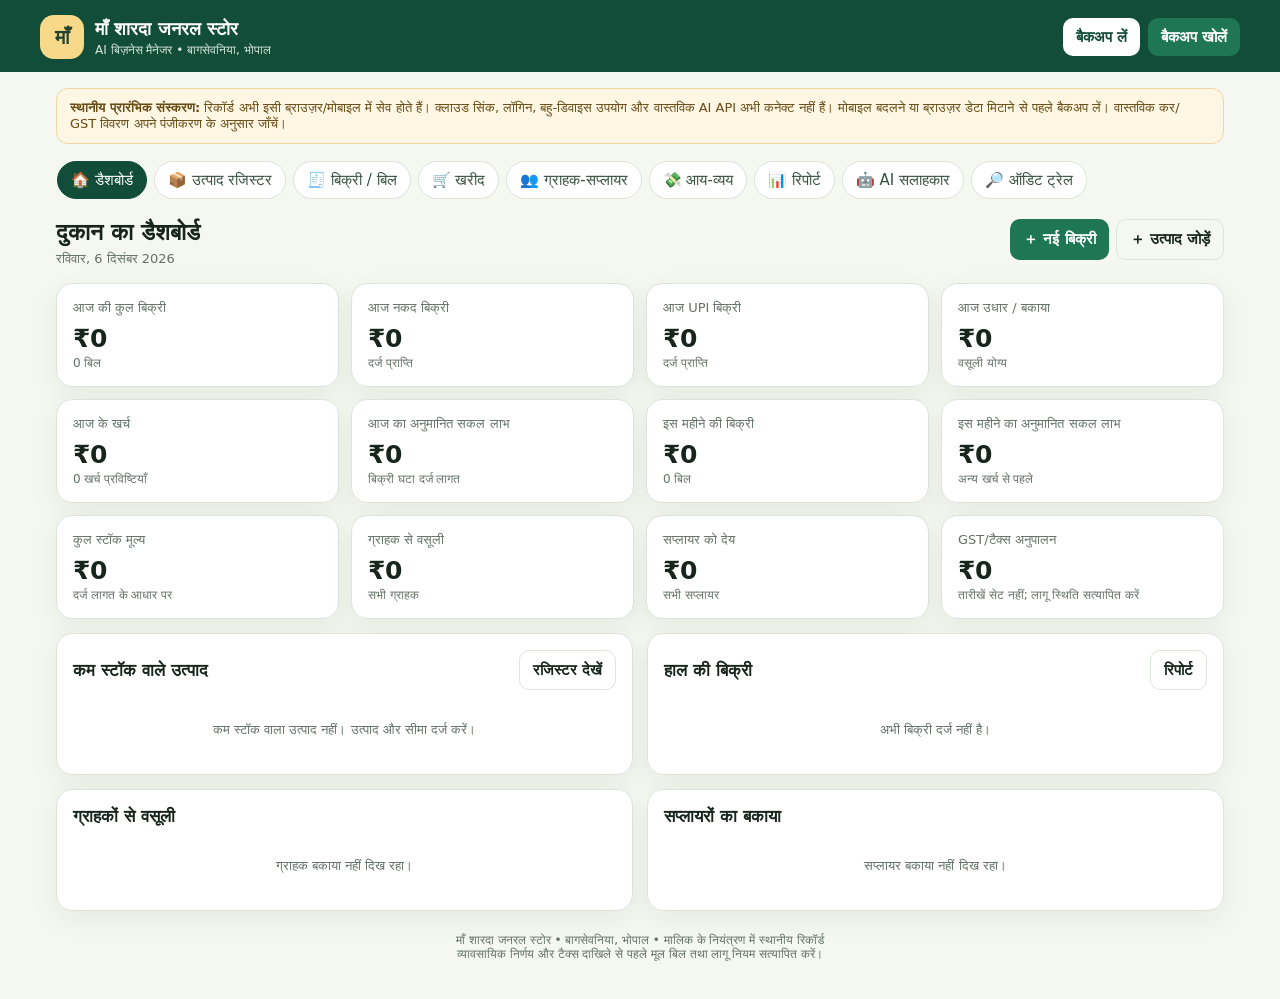
==== ai-manager/index.html @ 8b92e556 "Add Hindi mobile-first local business manager MVP" ====
<!doctype html>
<html lang="hi">
<head>
<meta charset="utf-8"><meta name="viewport" content="width=device-width,initial-scale=1,viewport-fit=cover">
<meta name="theme-color" content="#124d39"><meta name="description" content="माँ शारदा जनरल स्टोर का मोबाइल-फ्रेंडली स्थानीय व्यवसाय प्रबंधन डैशबोर्ड">
<title>माँ शारदा जनरल स्टोर — AI मैनेजर</title>
<style>
:root{--green:#124d39;--green2:#1e7654;--cream:#f5f7f1;--ink:#17251d;--muted:#637166;--line:#dce5dc;--white:#fff;--orange:#f0a43a;--red:#b83c3c;--shadow:0 8px 28px #173b2510}
*{box-sizing:border-box}body{margin:0;background:var(--cream);color:var(--ink);font-family:system-ui,-apple-system,"Noto Sans Devanagari",sans-serif;font-size:15px}button,input,select,textarea{font:inherit}button{cursor:pointer}.top{background:var(--green);color:#fff;padding:15px 16px 13px}.top-inner{max-width:1200px;margin:auto;display:flex;align-items:center;justify-content:space-between;gap:12px}.brand{display:flex;gap:11px;align-items:center}.logo{display:grid;place-items:center;width:44px;height:44px;background:#f8d989;color:#24432e;border-radius:14px;font-weight:900;font-size:20px}.brand h1{font-size:18px;margin:0}.brand p{font-size:12px;margin:3px 0 0;color:#d5e6db}.top-actions{display:flex;gap:8px;flex-wrap:wrap}.btn{border:0;border-radius:10px;background:var(--green2);color:white;padding:10px 13px;font-weight:650}.btn.light{background:#fff;color:var(--green)}.btn.outline{background:transparent;border:1px solid var(--line);color:var(--ink)}.btn.warn{background:#fff0db;color:#78460b}.btn.danger{background:#fae6e4;color:#8d2929}.btn:disabled{opacity:.5;cursor:not-allowed}
.wrap{max-width:1200px;margin:auto;padding:16px}.notice{border:1px solid #f0d7a4;background:#fff7e4;color:#694b14;border-radius:12px;padding:11px 13px;font-size:13px;margin-bottom:15px}.tabs{display:flex;gap:7px;overflow:auto;padding:2px 1px 12px;scrollbar-width:thin}.tab{white-space:nowrap;border:1px solid var(--line);background:#fff;border-radius:999px;padding:9px 13px;color:#365141}.tab.active{background:var(--green);border-color:var(--green);color:#fff}.view{display:none}.view.active{display:block}.head{display:flex;align-items:flex-start;justify-content:space-between;gap:12px;margin:8px 0 16px}.head h2{font-size:23px;margin:0}.head p{margin:5px 0 0;color:var(--muted);font-size:13px}.cards{display:grid;grid-template-columns:repeat(4,minmax(0,1fr));gap:12px}.card,.panel{background:#fff;border:1px solid var(--line);border-radius:16px;padding:16px;box-shadow:var(--shadow);min-width:0}.metric-label{font-size:13px;color:var(--muted)}.metric{font-size:25px;font-weight:800;letter-spacing:-.5px;margin:8px 0 3px;overflow-wrap:anywhere}.metric-sub{font-size:12px;color:var(--muted)}.grid2{display:grid;grid-template-columns:1fr 1fr;gap:14px;margin-top:14px}.panel h3{margin:0 0 12px;font-size:17px}.panel-head{display:flex;align-items:center;justify-content:space-between;gap:8px;margin-bottom:12px}.panel-head h3{margin:0}.table-wrap{overflow:auto}table{border-collapse:collapse;width:100%;min-width:550px}th,td{text-align:left;border-bottom:1px solid #edf1ec;padding:10px 9px;font-size:13px;vertical-align:top}th{color:var(--muted);font-weight:650;background:#fafbf8}td strong{font-weight:750}.pill{display:inline-block;border-radius:999px;padding:4px 8px;font-size:11px;background:#e5f3e8;color:#245c37}.pill.low{background:#fff0d8;color:#84520e}.pill.due{background:#fce6e4;color:#902d2d}.empty{color:var(--muted);padding:20px 10px;text-align:center;font-size:13px}.formgrid{display:grid;grid-template-columns:repeat(2,minmax(0,1fr));gap:12px}.field{display:flex;flex-direction:column;gap:5px}.field.full{grid-column:1/-1}.field label{font-size:13px;font-weight:700;color:#3c5042}.field input,.field select,.field textarea{width:100%;border:1px solid #ccd8ce;background:#fff;border-radius:10px;padding:11px 12px;min-height:44px;color:var(--ink)}.field textarea{min-height:80px;resize:vertical}.form-actions{display:flex;gap:8px;flex-wrap:wrap;margin-top:14px}.form-panel{max-width:800px}.split{display:grid;grid-template-columns:minmax(0,1fr) minmax(300px,.9fr);gap:14px}.actions{display:flex;gap:7px;flex-wrap:wrap}.small{font-size:12px;color:var(--muted)}.list{display:grid;gap:8px}.listrow{display:flex;justify-content:space-between;gap:12px;border-bottom:1px solid #edf1ec;padding:10px 0}.listrow:last-child{border-bottom:0}.listrow span{color:var(--muted);font-size:13px}.chatbox{border:1px solid var(--line);border-radius:14px;padding:13px;background:#fbfcf8;min-height:90px;margin:12px 0;white-space:pre-wrap;line-height:1.6}.questionchips{display:flex;gap:7px;flex-wrap:wrap;margin-top:10px}.questionchips button{border:1px solid var(--line);border-radius:999px;background:white;padding:8px 10px;font-size:12px}.foot{text-align:center;color:var(--muted);font-size:12px;padding:22px 10px}.hidden{display:none!important}.stockbar{height:6px;background:#edf2ed;border-radius:99px;overflow:hidden;margin-top:7px}.stockbar span{display:block;height:100%;background:#e6a33d}.toast{position:fixed;left:50%;bottom:18px;transform:translateX(-50%);background:#183d2b;color:#fff;border-radius:12px;padding:12px 16px;box-shadow:0 8px 30px #0002;z-index:20;max-width:90vw}.stat-good{color:#17653d}.stat-bad{color:#a82e2e}.print-only{display:none}
@media(max-width:850px){.cards{grid-template-columns:repeat(2,minmax(0,1fr))}.grid2,.split{grid-template-columns:1fr}.head h2{font-size:21px}.metric{font-size:23px}.wrap{padding:12px}.card,.panel{padding:13px}}
@media(max-width:480px){.top-inner{align-items:flex-start}.brand h1{font-size:16px}.top-actions .btn{padding:8px;font-size:12px}.logo{width:40px;height:40px}.formgrid{grid-template-columns:1fr}.field.full{grid-column:auto}.head{flex-direction:column}.cards{gap:8px}.card{padding:11px}.metric{font-size:20px}.tabs{margin-right:-12px}.btn{padding:10px 11px}}
@media print{.top,.tabs,.notice,.no-print,.foot{display:none!important}body{background:#fff}.wrap{padding:0;max-width:none}.view{display:none!important}#invoicePrint{display:block!important}.print-only{display:block}.panel,.card{box-shadow:none;border:0}}
</style>
</head>
<body>
<header class="top"><div class="top-inner"><div class="brand"><div class="logo">माँ</div><div><h1>माँ शारदा जनरल स्टोर</h1><p>AI बिज़नेस मैनेजर • बागसेवनिया, भोपाल</p></div></div><div class="top-actions"><button class="btn light" id="exportBtn">बैकअप लें</button><button class="btn" id="importBtn">बैकअप खोलें</button><input type="file" id="importFile" accept="application/json,.json" class="hidden"></div></div></header>
<main class="wrap">
<div class="notice"><strong>स्थानीय प्रारंभिक संस्करण:</strong> रिकॉर्ड अभी इसी ब्राउज़र/मोबाइल में सेव होते हैं। क्लाउड सिंक, लॉगिन, बहु-डिवाइस उपयोग और वास्तविक AI API अभी कनेक्ट नहीं हैं। मोबाइल बदलने या ब्राउज़र डेटा मिटाने से पहले बैकअप लें। वास्तविक कर/ GST विवरण अपने पंजीकरण के अनुसार जाँचें।</div>
<nav class="tabs" aria-label="व्यवसाय मॉड्यूल">
<button class="tab active" data-view="dashboard">🏠 डैशबोर्ड</button><button class="tab" data-view="products">📦 उत्पाद रजिस्टर</button><button class="tab" data-view="sales">🧾 बिक्री / बिल</button><button class="tab" data-view="purchases">🛒 खरीद</button><button class="tab" data-view="parties">👥 ग्राहक-सप्लायर</button><button class="tab" data-view="expenses">💸 आय-व्यय</button><button class="tab" data-view="reports">📊 रिपोर्ट</button><button class="tab" data-view="advisor">🤖 AI सलाहकार</button><button class="tab" data-view="audit">🔎 ऑडिट ट्रेल</button>
</nav>
<section class="view active" id="view-dashboard">
<div class="head"><div><h2>दुकान का डैशबोर्ड</h2><p id="todayLabel"></p></div><div class="actions no-print"><button class="btn" data-goto="sales">＋ नई बिक्री</button><button class="btn outline" data-goto="products">＋ उत्पाद जोड़ें</button></div></div>
<div class="cards" id="dashboardCards"></div>
<div class="grid2"><div class="panel"><div class="panel-head"><h3>कम स्टॉक वाले उत्पाद</h3><button class="btn outline" data-goto="products">रजिस्टर देखें</button></div><div id="lowStock"></div></div><div class="panel"><div class="panel-head"><h3>हाल की बिक्री</h3><button class="btn outline" data-goto="reports">रिपोर्ट</button></div><div id="recentSales"></div></div><div class="panel"><h3>ग्राहकों से वसूली</h3><div id="customerDue"></div></div><div class="panel"><h3>सप्लायरों का बकाया</h3><div id="supplierDue"></div></div></div>
</section>
<section class="view" id="view-products">
<div class="head"><div><h2>उत्पाद एवं स्टॉक रजिस्टर</h2><p>हर उत्पाद का अलग Product ID • खरीद/बिक्री से स्टॉक अपडेट</p></div><button class="btn no-print" id="newProductBtn">＋ उत्पाद जोड़ें</button></div>
<div class="panel form-panel hidden" id="productFormPanel"><h3>नया उत्पाद दर्ज करें</h3><form id="productForm"><div class="formgrid">
<div class="field"><label>उत्पाद का नाम *</label><input name="name" required maxlength="120"></div><div class="field"><label>श्रेणी</label><input name="category" placeholder="मनिहारी, घरेलू, किचन..."></div>
<div class="field"><label>इकाई</label><select name="unit"><option>नग</option><option>पैक</option><option>डिब्बा</option><option>किलो</option><option>ग्राम</option><option>लीटर</option><option>मीटर</option><option>दर्जन</option></select></div><div class="field"><label>प्रारंभिक स्टॉक</label><input name="stock" type="number" min="0" step="0.001" value="0" required></div>
<div class="field"><label>प्रति इकाई लागत ₹</label><input name="cost" type="number" min="0" step="0.01" value="0" required></div><div class="field"><label>फुटकर मूल्य ₹</label><input name="retail" type="number" min="0" step="0.01" value="0" required></div>
<div class="field"><label>होलसेल मूल्य ₹</label><input name="wholesale" type="number" min="0" step="0.01" value="0" required></div><div class="field"><label>कम स्टॉक सीमा</label><input name="minStock" type="number" min="0" step="0.001" value="5" required></div>
<div class="field"><label>GST दर (%) — पुष्टि के बाद</label><input name="gst" type="number" min="0" max="100" step="0.01" value="0"></div>
<div class="field"><label>प्रारंभिक स्टॉक का स्रोत</label><select name="openingSource"><option value="opening">उद्घाटन स्टॉक (रिकॉर्ड)</option><option value="purchase">नई खरीद (खरीद मॉड्यूल से दर्ज करें)</option></select></div>
</div><div class="form-actions"><button class="btn" type="submit">उत्पाद सेव करें</button><button class="btn outline" type="button" id="cancelProduct">रद्द करें</button></div></form><p class="small">उत्पाद मिटाने का विकल्प नहीं है। गलत रिकॉर्ड के लिए ऑडिट और सुधार प्रक्रिया अपनाएँ।</p></div>
<div class="panel"><div class="formgrid"><div class="field"><label>खोजें</label><input id="productSearch" placeholder="नाम, Product ID या श्रेणी"></div><div class="field"><label>स्टॉक फ़िल्टर</label><select id="stockFilter"><option value="all">सभी उत्पाद</option><option value="low">कम स्टॉक</option><option value="available">स्टॉक उपलब्ध</option></select></div></div><div class="table-wrap"><table><thead><tr><th>Product ID / नाम</th><th>श्रेणी</th><th>स्टॉक</th><th>लागत</th><th>फुटकर</th><th>होलसेल</th><th>स्टॉक मूल्य</th><th>स्थिति</th></tr></thead><tbody id="productsTable"></tbody></table></div><div id="productsEmpty" class="empty hidden">अभी कोई उत्पाद नहीं। पहले उत्पाद दर्ज करें।</div></div>
</section>
<section class="view" id="view-sales">
<div class="head"><div><h2>बिक्री और बिलिंग</h2><p>फुटकर/होलसेल • नकद/UPI/उधार • बिल नंबर स्वतः</p></div></div>
<div class="split"><div class="panel form-panel"><h3>नई बिक्री दर्ज करें</h3><form id="saleForm"><div class="formgrid">
<div class="field full"><label>उत्पाद *</label><select name="productId" id="saleProduct" required></select></div><div class="field"><label>बिक्री प्रकार</label><select name="type"><option value="retail">फुटकर</option><option value="wholesale">होलसेल</option></select></div><div class="field"><label>मात्रा *</label><input name="qty" type="number" min="0.001" step="0.001" value="1" required></div>
<div class="field"><label>प्रति इकाई मूल्य ₹ *</label><input name="price" id="salePrice" type="number" min="0" step="0.01" required></div><div class="field"><label>ग्राहक</label><select name="customerId" id="saleCustomer"></select></div>
<div class="field"><label>भुगतान प्रकार</label><select name="paymentMode"><option value="cash">नकद</option><option value="upi">UPI</option><option value="credit">पूरा उधार</option><option value="partial">आंशिक भुगतान</option></select></div><div class="field"><label>अभी प्राप्त ₹</label><input name="paid" type="number" min="0" step="0.01" value="0"></div>
<div class="field full"><label>नोट / बिल विवरण</label><input name="note" maxlength="200" placeholder="वैकल्पिक"></div>
</div><p class="small" id="saleEstimate">उत्पाद चुनने पर अनुमान दिखेगा।</p><div class="form-actions"><button class="btn" type="submit">बिक्री सेव करें और बिल बनाएँ</button></div></form></div>
<div class="panel"><h3>बिक्री रजिस्टर</h3><div class="field"><label>तारीख</label><input id="salesDate" type="date"></div><div id="salesList" class="list" style="margin-top:10px"></div></div></div>
<div id="invoicePrint" class="panel hidden"></div>
</section>
<section class="view" id="view-purchases">
<div class="head"><div><h2>होलसेल खरीद प्रबंधन</h2><p>खरीद दर्ज होने पर स्टॉक और सप्लायर बकाया अपडेट होगा</p></div></div>
<div class="split"><div class="panel form-panel"><h3>नई खरीद दर्ज करें</h3><form id="purchaseForm"><div class="formgrid">
<div class="field full"><label>उत्पाद *</label><select name="productId" id="purchaseProduct" required></select></div><div class="field"><label>मात्रा *</label><input name="qty" type="number" min="0.001" step="0.001" value="1" required></div><div class="field"><label>प्रति इकाई लागत ₹ *</label><input name="cost" type="number" min="0" step="0.01" required></div>
<div class="field"><label>सप्लायर</label><select name="supplierId" id="purchaseSupplier"></select></div><div class="field"><label>भुगतान प्रकार</label><select name="paymentMode"><option value="cash">नकद</option><option value="upi">UPI</option><option value="credit">उधार / बकाया</option><option value="partial">आंशिक भुगतान</option></select></div>
<div class="field"><label>अभी भुगतान ₹</label><input name="paid" type="number" min="0" step="0.01" value="0"></div><div class="field"><label>सप्लायर बिल नंबर</label><input name="vendorBill" maxlength="80"></div>
</div><div class="form-actions"><button class="btn" type="submit">खरीद सेव करें</button></div></form></div><div class="panel"><h3>खरीद रजिस्टर</h3><div id="purchasesList" class="list"></div></div></div>
</section>
<section class="view" id="view-parties">
<div class="head"><div><h2>ग्राहक और सप्लायर रजिस्टर</h2><p>संपर्क विवरण तथा बकाया रिकॉर्ड</p></div></div>
<div class="grid2"><div class="panel"><h3>ग्राहक जोड़ें</h3><form id="customerForm"><div class="formgrid"><div class="field"><label>नाम *</label><input name="name" required maxlength="100"></div><div class="field"><label>मोबाइल</label><input name="phone" inputmode="tel" maxlength="20"></div><div class="field full"><label>पता</label><input name="address" maxlength="200"></div></div><div class="form-actions"><button class="btn">ग्राहक सेव करें</button></div></form><div id="customersList" class="list" style="margin-top:14px"></div></div>
<div class="panel"><h3>सप्लायर जोड़ें</h3><form id="supplierForm"><div class="formgrid"><div class="field"><label>नाम / फर्म *</label><input name="name" required maxlength="100"></div><div class="field"><label>मोबाइल</label><input name="phone" inputmode="tel" maxlength="20"></div><div class="field full"><label>पता</label><input name="address" maxlength="200"></div></div><div class="form-actions"><button class="btn">सप्लायर सेव करें</button></div></form><div id="suppliersList" class="list" style="margin-top:14px"></div></div></div>
<div class="panel" style="margin-top:14px"><h3>बकाया वसूली / सप्लायर भुगतान</h3><p class="small">बकाया भुगतान दर्ज करने पर राशि और भुगतान का ऑडिट रिकॉर्ड रखा जाता है।</p><form id="settlementForm"><div class="formgrid"><div class="field"><label>खाता प्रकार</label><select name="partyType"><option value="customer">ग्राहक से वसूली</option><option value="supplier">सप्लायर को भुगतान</option></select></div><div class="field"><label>ग्राहक / सप्लायर</label><select name="partyId" id="settlementParty" required></select></div><div class="field"><label>राशि ₹</label><input name="amount" type="number" min="0.01" step="0.01" required></div><div class="field"><label>माध्यम</label><select name="mode"><option value="cash">नकद</option><option value="upi">UPI</option><option value="bank">बैंक</option></select></div><div class="field full"><label>टिप्पणी</label><input name="note" maxlength="200"></div></div><div class="form-actions"><button class="btn">भुगतान/वसूली दर्ज करें</button></div></form></div>
</section>
<section class="view" id="view-expenses">
<div class="head"><div><h2>दैनिक आय-व्यय रजिस्टर</h2><p>व्यावसायिक खर्च और अन्य आय अलग दर्ज करें</p></div></div>
<div class="split"><div class="panel"><h3>नई प्रविष्टि</h3><form id="expenseForm"><div class="formgrid"><div class="field"><label>प्रविष्टि प्रकार</label><select name="type"><option value="expense">खर्च</option><option value="income">अन्य आय</option></select></div><div class="field"><label>श्रेणी</label><select name="category"><option>किराया</option><option>बिजली</option><option>परिवहन</option><option>मजदूरी</option><option>पैकिंग</option><option>बैंक शुल्क</option><option>मरम्मत</option><option>अन्य</option></select></div><div class="field"><label>राशि ₹</label><input name="amount" type="number" min="0.01" step="0.01" required></div><div class="field"><label>भुगतान माध्यम</label><select name="mode"><option value="cash">नकद</option><option value="upi">UPI</option><option value="bank">बैंक</option></select></div><div class="field full"><label>विवरण</label><input name="note" maxlength="200" required></div></div><div class="form-actions"><button class="btn">प्रविष्टि सेव करें</button></div></form></div><div class="panel"><h3>आय-व्यय सूची</h3><div id="expensesList" class="list"></div></div></div>
</section>
<section class="view" id="view-reports">
<div class="head"><div><h2>रिपोर्ट एवं हिसाब</h2><p>तारीख सीमा चुनें; CSV Excel में खुल सकता है</p></div><div class="actions no-print"><button class="btn" id="csvBtn">Excel/CSV डाउनलोड</button><button class="btn outline" id="printReportBtn">प्रिंट / PDF</button></div></div>
<div class="panel"><div class="formgrid"><div class="field"><label>शुरुआत</label><input id="reportFrom" type="date"></div><div class="field"><label>अंतिम तारीख</label><input id="reportTo" type="date"></div></div><div class="form-actions no-print"><button class="btn" id="runReport">रिपोर्ट दिखाएँ</button></div><div id="reportSummary" class="cards" style="margin-top:14px"></div><div class="table-wrap" style="margin-top:15px"><table><thead><tr><th>तारीख</th><th>विवरण</th><th>प्रकार</th><th>कुल ₹</th><th>प्राप्त/भुगतान ₹</th><th>बकाया ₹</th><th>सकल लाभ ₹</th></tr></thead><tbody id="reportRows"></tbody></table></div><div class="small" style="margin-top:10px">लाभ अनुमानित है: बिक्री की लागत उत्पाद की दर्ज लागत से निकाली जाती है। स्टॉक क्षति, अन्य कर/शुल्क, मालिक निकासी और अन्य समायोजन दर्ज न होने पर शुद्ध लाभ वास्तविक लेखांकन लाभ से अलग हो सकता है।</div></div>
</section>
<section class="view" id="view-advisor">
<div class="head"><div><h2>AI बिज़नेस सलाहकार</h2><p>वर्तमान संस्करण स्थानीय रिकॉर्ड से नियम-आधारित उत्तर देता है; बाहरी AI मॉडल अभी कनेक्ट नहीं है।</p></div></div>
<div class="panel"><h3>हिंदी में प्रश्न पूछें</h3><form id="advisorForm"><div class="field"><label>आपका सवाल</label><input id="advisorQuestion" required placeholder="आज कितनी बिक्री हुई? किस सामान की खरीद करनी चाहिए?"></div><div class="form-actions"><button class="btn">उत्तर दें</button></div></form><div class="questionchips"><button type="button">आज कितनी बिक्री हुई?</button><button type="button">आज कितना लाभ हुआ?</button><button type="button">किस सामान की खरीद करनी चाहिए?</button><button type="button">किस ग्राहक से कितनी रकम लेनी है?</button><button type="button">कौन-सा सामान सबसे ज्यादा बिक रहा है?</button><button type="button">कौन-सा सामान लंबे समय से नहीं बिका?</button><button type="button">इस महीने का आय-व्यय विवरण क्या है?</button></div><div id="advisorAnswer" class="chatbox">नमस्ते! मैं अभी आपके इस मोबाइल में दर्ज स्थानीय रिकॉर्ड का विश्लेषण कर सकता हूँ। पहले उत्पाद, बिक्री और खरीद दर्ज करें।</div><p class="small">AI को वास्तविक डेटाबेस से जोड़ने के लिए अगला चरण सुरक्षित Supabase बैकएंड और सर्वर-साइड AI फ़ंक्शन है। यह संस्करण अपने आप खरीद आदेश, भुगतान या टैक्स रिटर्न नहीं करता।</p></div>
</section>
<section class="view" id="view-audit">
<div class="head"><div><h2>ऑडिट ट्रेल</h2><p>महत्वपूर्ण बदलावों का समय, प्रकार और विवरण</p></div><button class="btn outline no-print" id="auditCsv">ऑडिट CSV</button></div>
<div class="panel"><div class="table-wrap"><table><thead><tr><th>समय</th><th>घटना</th><th>रिकॉर्ड ID</th><th>विवरण</th></tr></thead><tbody id="auditRows"></tbody></table></div><p class="small">इस प्रारंभिक संस्करण में लेन-देन हटाने का बटन नहीं है। चूँकि रिकॉर्ड केवल इसी ब्राउज़र में हैं, यह सर्वर-सुरक्षित/अपरिवर्तनीय ऑडिट लॉग नहीं है। उत्पादन उपयोग से पहले सर्वर-साइड ऑडिट और भूमिका-आधारित अनुमतियाँ आवश्यक हैं।</p></div>
</section>
<div id="toast" class="toast hidden" role="status"></div>
<footer class="foot">माँ शारदा जनरल स्टोर • बागसेवनिया, भोपाल • मालिक के नियंत्रण में स्थानीय रिकॉर्ड<br>व्यावसायिक निर्णय और टैक्स दाखिले से पहले मूल बिल तथा लागू नियम सत्यापित करें।</footer>
</main>
<script>
(function(){
'use strict';
const KEY='maaShardaBusinessManager_v1';
const today=()=>new Date().toISOString().slice(0,10);
const money=n=>'₹'+(Number(n)||0).toLocaleString('en-IN',{maximumFractionDigits:2});
const num=v=>Number(v)||0;
const id=(prefix,arr)=>prefix+'-'+String(arr.length+1).padStart(5,'0')+'-'+Date.now().toString().slice(-4);
const safe=s=>String(s??'').replace(/[&<>"']/g,c=>({'&':'&amp;','<':'&lt;','>':'&gt;','"':'&quot;',"'":'&#39;'}[c]));
const fresh=()=>({products:[],customers:[],suppliers:[],sales:[],purchases:[],expenses:[],settlements:[],audit:[],settings:{shop:'माँ शारदा जनरल स्टोर',owner:'मनोज गौर',phone:'9098682878',location:'बागसेवनिया, भोपाल, मध्य प्रदेश',gstRegistered:false,gstin:'',gstinNote:'GST स्थिति/दर सत्यापित करें'}});
let db;
try{db=JSON.parse(localStorage.getItem(KEY))||fresh()}catch(e){db=fresh()}
for(const k of Object.keys(fresh()))if(db[k]===undefined)db[k]=fresh()[k];
const persist=()=>{try{localStorage.setItem(KEY,JSON.stringify(db));return true}catch(e){toast('स्टोरेज भर गया है। तुरंत JSON बैकअप लें।');return false}};
function log(action,recordId,details){db.audit.unshift({id:id('AUD',db.audit),time:new Date().toISOString(),action,recordId,details});db.audit=db.audit.slice(0,1500)}
function toast(msg){const el=document.getElementById('toast');el.textContent=msg;el.classList.remove('hidden');clearTimeout(toast.timer);toast.timer=setTimeout(()=>el.classList.add('hidden'),3000)}
function dateText(s){return s?new Date(s.length===10?s+'T12:00:00':s).toLocaleString('hi-IN',{dateStyle:'medium',...(s.length>10?{timeStyle:'short'}:{})}):'—'}
function sum(a,fn){return a.reduce((t,x)=>t+fn(x),0)}
function product(pid){return db.products.find(p=>p.id===pid)}
function customer(cid){return db.customers.find(p=>p.id===cid)}
function supplier(sid){return db.suppliers.find(p=>p.id===sid)}
function paidDue(x){return Math.max(0,num(x.total)-num(x.paid))}
function salesToday(){return db.sales.filter(x=>x.date===today())}
function totalSales(a){return sum(a,x=>num(x.total))}
function saleGross(x){return num(x.total)-num(x.costTotal)}
function customerOutstanding(cid){return sum(db.sales.filter(s=>s.customerId===cid),paidDue)-sum(db.settlements.filter(s=>s.partyType==='customer'&&s.partyId===cid),s=>num(s.amount))}
function supplierOutstanding(sid){return sum(db.purchases.filter(p=>p.supplierId===sid),paidDue)-sum(db.settlements.filter(s=>s.partyType==='supplier'&&s.partyId===sid),s=>num(s.amount))}
function showView(name){document.querySelectorAll('.view').forEach(v=>v.classList.toggle('active',v.id==='view-'+name));document.querySelectorAll('.tab').forEach(v=>v.classList.toggle('active',v.dataset.view===name));if(name==='dashboard')renderDashboard();if(name==='products')renderProducts();if(name==='sales')renderSales();if(name==='purchases')renderPurchases();if(name==='parties')renderParties();if(name==='expenses')renderExpenses();if(name==='reports')runReport();if(name==='audit')renderAudit();window.scrollTo({top:0,behavior:'smooth'})}
document.querySelectorAll('[data-view]').forEach(b=>b.addEventListener('click',()=>showView(b.dataset.view)));
document.querySelectorAll('[data-goto]').forEach(b=>b.addEventListener('click',()=>showView(b.dataset.goto)));
function card(label,value,sub=''){return '<div class="card"><div class="metric-label">'+label+'</div><div class="metric">'+money(value)+'</div><div class="metric-sub">'+sub+'</div></div>'}
function renderDashboard(){
 const s=salesToday(),m=new Date().toISOString().slice(0,7),ms=db.sales.filter(x=>x.date.startsWith(m)),ex=db.expenses.filter(x=>x.date===today()&&x.type==='expense');
 const cash=sum(s.filter(x=>x.paymentMode==='cash'),x=>num(x.paid));const upi=sum(s.filter(x=>x.paymentMode==='upi'),x=>num(x.paid));const credit=sum(s,paidDue);
 const gross=sum(s,saleGross),monthGross=sum(ms,saleGross),stock=sum(db.products,p=>num(p.stock)*num(p.cost));
 document.getElementById('todayLabel').textContent=new Date().toLocaleDateString('hi-IN',{weekday:'long',year:'numeric',month:'long',day:'numeric'});
 document.getElementById('dashboardCards').innerHTML=card('आज की कुल बिक्री',totalSales(s),s.length+' बिल')+card('आज नकद बिक्री',cash,'दर्ज प्राप्ति')+card('आज UPI बिक्री',upi,'दर्ज प्राप्ति')+card('आज उधार / बकाया',credit,'वसूली योग्य')+card('आज के खर्च',sum(ex,x=>num(x.amount)),ex.length+' खर्च प्रविष्टियाँ')+card('आज का अनुमानित सकल लाभ',gross,'बिक्री घटा दर्ज लागत')+card('इस महीने की बिक्री',totalSales(ms),ms.length+' बिल')+card('इस महीने का अनुमानित सकल लाभ',monthGross,'अन्य खर्च से पहले')+card('कुल स्टॉक मूल्य',stock,'दर्ज लागत के आधार पर')+card('ग्राहक से वसूली',sum(db.customers,c=>Math.max(0,customerOutstanding(c.id))),'सभी ग्राहक')+card('सप्लायर को देय',sum(db.suppliers,s=>Math.max(0,supplierOutstanding(s.id))),'सभी सप्लायर')+card('GST/टैक्स अनुपालन','—','तारीखें सेट नहीं; लागू स्थिति सत्यापित करें');
 const lows=db.products.filter(p=>num(p.stock)<=num(p.minStock));
 document.getElementById('lowStock').innerHTML=lows.length?lows.slice(0,8).map(p=>'<div class="listrow"><div><strong>'+safe(p.name)+'</strong><br><span>'+safe(p.id)+' · सीमा '+num(p.minStock)+'</span></div><span class="pill low">स्टॉक '+num(p.stock)+' '+safe(p.unit)+'</span></div>').join(''):'<div class="empty">कम स्टॉक वाला उत्पाद नहीं। उत्पाद और सीमा दर्ज करें।</div>';
 document.getElementById('recentSales').innerHTML=db.sales.slice(0,6).map(saleRow).join('')||'<div class="empty">अभी बिक्री दर्ज नहीं है।</div>';
 document.getElementById('customerDue').innerHTML=db.customers.filter(c=>customerOutstanding(c.id)>0).slice(0,6).map(c=>'<div class="listrow"><div><strong>'+safe(c.name)+'</strong><br><span>'+safe(c.phone||'मोबाइल नहीं')+'</span></div><strong>'+money(customerOutstanding(c.id))+'</strong></div>').join('')||'<div class="empty">ग्राहक बकाया नहीं दिख रहा।</div>';
 document.getElementById('supplierDue').innerHTML=db.suppliers.filter(s=>supplierOutstanding(s.id)>0).slice(0,6).map(s=>'<div class="listrow"><div><strong>'+safe(s.name)+'</strong><br><span>'+safe(s.phone||'मोबाइल नहीं')+'</span></div><strong>'+money(supplierOutstanding(s.id))+'</strong></div>').join('')||'<div class="empty">सप्लायर बकाया नहीं दिख रहा।</div>';
}
function saleRow(s){return '<div class="listrow"><div><strong>'+safe(s.billNo)+'</strong><br><span>'+dateText(s.date)+' · '+safe(s.productName)+'</span></div><div style="text-align:right"><strong>'+money(s.total)+'</strong><br><span>'+safe({cash:'नकद',upi:'UPI',credit:'उधार',partial:'आंशिक'}[s.paymentMode]||s.paymentMode)+'</span></div></div>'}
function renderProducts(){
 const term=(document.getElementById('productSearch').value||'').toLowerCase(),filter=document.getElementById('stockFilter').value;
 const list=db.products.filter(p=>(!term||(p.name+' '+p.id+' '+p.category).toLowerCase().includes(term))&&(filter==='all'||(filter==='low'?num(p.stock)<=num(p.minStock):num(p.stock)>0)));
 document.getElementById('productsTable').innerHTML=list.map(p=>'<tr><td><strong>'+safe(p.name)+'</strong><br><span class="small">'+safe(p.id)+'</span></td><td>'+safe(p.category||'—')+'</td><td>'+num(p.stock)+' '+safe(p.unit)+'</td><td>'+money(p.cost)+'</td><td>'+money(p.retail)+'</td><td>'+money(p.wholesale)+'</td><td>'+money(num(p.stock)*num(p.cost))+'</td><td>'+(num(p.stock)<=num(p.minStock)?'<span class="pill low">कम स्टॉक</span>':'<span class="pill">ठीक</span>')+'</td></tr>').join('');
 document.getElementById('productsEmpty').classList.toggle('hidden',list.length>0);
 fillSelects();
}
document.getElementById('productSearch').addEventListener('input',renderProducts);document.getElementById('stockFilter').addEventListener('change',renderProducts);
document.getElementById('newProductBtn').onclick=()=>document.getElementById('productFormPanel').classList.remove('hidden');document.getElementById('cancelProduct').onclick=()=>document.getElementById('productFormPanel').classList.add('hidden');
document.getElementById('productForm').addEventListener('submit',e=>{e.preventDefault();const f=new FormData(e.currentTarget);const p={id:id('MSGS',db.products),name:f.get('name').trim(),category:f.get('category').trim(),unit:f.get('unit'),stock:num(f.get('stock')),cost:num(f.get('cost')),retail:num(f.get('retail')),wholesale:num(f.get('wholesale')),minStock:num(f.get('minStock')),gst:num(f.get('gst')),createdAt:new Date().toISOString()};db.products.unshift(p);log('PRODUCT_CREATED',p.id,'उत्पाद दर्ज: '+p.name+'; प्रारंभिक स्टॉक '+p.stock);persist();e.currentTarget.reset();document.getElementById('productFormPanel').classList.add('hidden');renderProducts();toast('उत्पाद सेव हुआ: '+p.id)});
function fillSelects(){
 const prodOpts='<option value="">उत्पाद चुनें</option>'+db.products.map(p=>'<option value="'+safe(p.id)+'">'+safe(p.name)+' · स्टॉक '+num(p.stock)+' · '+safe(p.id)+'</option>').join('');
 const custOpts='<option value="">Walk-in / सामान्य ग्राहक</option>'+db.customers.map(p=>'<option value="'+safe(p.id)+'">'+safe(p.name)+'</option>').join('');
 const suppOpts='<option value="">सप्लायर चुनें</option>'+db.suppliers.map(p=>'<option value="'+safe(p.id)+'">'+safe(p.name)+'</option>').join('');
 document.getElementById('saleProduct').innerHTML=prodOpts;document.getElementById('purchaseProduct').innerHTML=prodOpts;document.getElementById('saleCustomer').innerHTML=custOpts;document.getElementById('purchaseSupplier').innerHTML=suppOpts;updateSettlementSelect();
}
document.getElementById('saleProduct').addEventListener('change',()=>{const p=product(document.getElementById('saleProduct').value);if(p)document.getElementById('salePrice').value=document.querySelector('#saleForm [name=type]').value==='wholesale'?p.wholesale:p.retail;estimateSale()});
document.querySelector('#saleForm [name=type]').addEventListener('change',()=>{const p=product(document.getElementById('saleProduct').value);if(p)document.getElementById('salePrice').value=document.querySelector('#saleForm [name=type]').value==='wholesale'?p.wholesale:p.retail;estimateSale()});
['qty','price','paid','paymentMode'].forEach(n=>document.querySelector('#saleForm [name='+n+']').addEventListener('input',estimateSale));
function estimateSale(){const p=product(document.getElementById('saleProduct').value),q=num(document.querySelector('#saleForm [name=qty]').value),price=num(document.getElementById('salePrice').value);document.getElementById('saleEstimate').textContent=p?'कुल '+money(q*price)+' • अनुमानित सकल लाभ '+money(q*(price-num(p.cost)))+' • उपलब्ध स्टॉक '+p.stock:'उत्पाद चुनने पर अनुमान दिखेगा।'}
document.getElementById('saleForm').addEventListener('submit',e=>{e.preventDefault();const f=new FormData(e.currentTarget),p=product(f.get('productId')),qty=num(f.get('qty')),price=num(f.get('price')),total=qty*price,paid=num(f.get('paid')),mode=f.get('paymentMode');if(!p)return toast('पहले उत्पाद जोड़ें।');if(qty>num(p.stock))return toast('स्टॉक कम है। उपलब्ध: '+p.stock);if(paid>total)return toast('प्राप्त राशि बिल से अधिक नहीं हो सकती।');if(mode==='cash'||mode==='upi'){if(paid===0)f.set('paid',String(total));}if(mode==='credit')f.set('paid','0');const finalPaid=num(f.get('paid'));if(finalPaid>total)return toast('प्राप्त राशि बिल से अधिक है।');const s={id:id('SALE',db.sales),billNo:'MSGS-BILL-'+String(db.sales.length+1).padStart(5,'0'),date:today(),createdAt:new Date().toISOString(),productId:p.id,productName:p.name,qty,unit:p.unit,price,total,paid:finalPaid,due:total-finalPaid,costTotal:qty*num(p.cost),paymentMode:mode,customerId:f.get('customerId'),customerName:customer(f.get('customerId'))?.name||'सामान्य ग्राहक',note:f.get('note')||'',gstRate:num(p.gst),gstAmount:total*num(p.gst)/(100+num(p.gst))};p.stock-=qty;db.sales.unshift(s);log('SALE_CREATED',s.id,'बिल '+s.billNo+'; '+p.name+' × '+qty+'; कुल '+total+'; प्राप्त '+finalPaid+'; बकाया '+(total-finalPaid));persist();e.currentTarget.reset();document.querySelector('#saleForm [name=qty]').value=1;document.querySelector('#saleForm [name=paid]').value=0;document.getElementById('saleEstimate').textContent='बिक्री दर्ज हुई।';renderProducts();renderSales();renderDashboard();showInvoice(s);toast('बिक्री दर्ज हुई: '+s.billNo)});
function showInvoice(s){const el=document.getElementById('invoicePrint');el.classList.remove('hidden');el.innerHTML='<div class="print-only"><h2>'+safe(db.settings.shop)+'</h2><p>'+safe(db.settings.location)+' · '+safe(db.settings.phone)+'</p><hr></div><div class="panel-head"><h3>बिल '+safe(s.billNo)+'</h3><button class="btn outline no-print" onclick="window.print()">बिल प्रिंट / PDF</button></div><div class="listrow"><span>तारीख</span><strong>'+dateText(s.date)+'</strong></div><div class="listrow"><span>ग्राहक</span><strong>'+safe(s.customerName)+'</strong></div><div class="listrow"><span>उत्पाद</span><strong>'+safe(s.productName)+' × '+s.qty+' '+safe(s.unit)+'</strong></div><div class="listrow"><span>प्रकार</span><strong>'+(s.paymentMode==='wholesale'?'होलसेल':'बिक्री')+'</strong></div><div class="listrow"><span>कुल राशि</span><strong>'+money(s.total)+'</strong></div><div class="listrow"><span>भुगतान प्राप्त</span><strong>'+money(s.paid)+'</strong></div><div class="listrow"><span>बकाया</span><strong>'+money(s.total-s.paid)+'</strong></div><p class="small">GST दर/राशि उत्पाद के दर्ज प्रतिशत पर आधारित संकेतक है; वास्तविक टैक्स इनवॉइस जारी करने से पहले पंजीकरण और लागू नियमों की पुष्टि करें।</p>'}
function renderSales(){fillSelects();const d=document.getElementById('salesDate').value||today();document.getElementById('salesList').innerHTML=db.sales.filter(s=>s.date===d).map(s=>saleRow(s)+'<div class="actions"><button class="btn outline" data-bill="'+safe(s.id)+'">बिल देखें / प्रिंट</button></div>').join('')||'<div class="empty">इस तारीख की बिक्री नहीं।</div>';document.querySelectorAll('[data-bill]').forEach(b=>b.onclick=()=>showInvoice(db.sales.find(s=>s.id===b.dataset.bill)))}
document.getElementById('salesDate').value=today();document.getElementById('salesDate').addEventListener('change',renderSales);
document.getElementById('purchaseForm').addEventListener('submit',e=>{e.preventDefault();const f=new FormData(e.currentTarget),p=product(f.get('productId')),qty=num(f.get('qty')),cost=num(f.get('cost')),total=qty*cost,paid=num(f.get('paid')),mode=f.get('paymentMode');if(!p)return toast('पहले उत्पाद जोड़ें।');if(paid>total)return toast('भुगतान कुल खरीद से अधिक नहीं हो सकता।');const actualPaid=mode==='credit'?0:(mode==='cash'||mode==='upi')&&paid===0?total:paid;if(actualPaid>total)return toast('भुगतान राशि जाँचें।');const oldStock=num(p.stock),oldCost=num(p.cost);p.cost=(oldStock+qty)>0?((oldStock*oldCost)+(qty*cost))/(oldStock+qty):cost;p.stock+=qty;const x={id:id('PUR',db.purchases),date:today(),createdAt:new Date().toISOString(),productId:p.id,productName:p.name,qty,cost,total,paid:actualPaid,supplierId:f.get('supplierId'),supplierName:supplier(f.get('supplierId'))?.name||'सप्लायर निर्दिष्ट नहीं',paymentMode:mode,vendorBill:f.get('vendorBill')||''};db.purchases.unshift(x);log('PURCHASE_CREATED',x.id,'खरीद '+p.name+' × '+qty+'; कुल '+total+'; भुगतान '+actualPaid);persist();e.currentTarget.reset();document.querySelector('#purchaseForm [name=qty]').value=1;document.querySelector('#purchaseForm [name=paid]').value=0;renderPurchases();renderProducts();renderDashboard();toast('खरीद और स्टॉक अपडेट हुए')});
function renderPurchases(){document.getElementById('purchasesList').innerHTML=db.purchases.slice(0,30).map(p=>'<div class="listrow"><div><strong>'+safe(p.productName)+'</strong><br><span>'+dateText(p.date)+' · '+safe(p.supplierName)+'</span></div><div style="text-align:right"><strong>'+money(p.total)+'</strong><br><span>भुगतान '+money(p.paid)+' · बकाया '+money(paidDue(p))+'</span></div></div>').join('')||'<div class="empty">खरीद दर्ज नहीं है।</div>';fillSelects()}
document.getElementById('customerForm').addEventListener('submit',e=>{e.preventDefault();const f=new FormData(e.currentTarget),c={id:id('CUS',db.customers),name:f.get('name').trim(),phone:f.get('phone').trim(),address:f.get('address').trim(),createdAt:new Date().toISOString()};db.customers.unshift(c);log('CUSTOMER_CREATED',c.id,'ग्राहक जोड़ा: '+c.name);persist();e.currentTarget.reset();renderParties();toast('ग्राहक सेव हुआ')});
document.getElementById('supplierForm').addEventListener('submit',e=>{e.preventDefault();const f=new FormData(e.currentTarget),s={id:id('SUP',db.suppliers),name:f.get('name').trim(),phone:f.get('phone').trim(),address:f.get('address').trim(),createdAt:new Date().toISOString()};db.suppliers.unshift(s);log('SUPPLIER_CREATED',s.id,'सप्लायर जोड़ा: '+s.name);persist();e.currentTarget.reset();renderParties();toast('सप्लायर सेव हुआ')});
function updateSettlementSelect(){const typ=document.querySelector('#settlementForm [name=partyType]')?.value||'customer',arr=typ==='customer'?db.customers:db.suppliers;const el=document.getElementById('settlementParty');if(el)el.innerHTML='<option value="">नाम चुनें</option>'+arr.map(p=>'<option value="'+safe(p.id)+'">'+safe(p.name)+' · बकाया '+money(typ==='customer'?customerOutstanding(p.id):supplierOutstanding(p.id))+'</option>').join('')}
document.querySelector('#settlementForm [name=partyType]').addEventListener('change',updateSettlementSelect);
document.getElementById('settlementForm').addEventListener('submit',e=>{e.preventDefault();const f=new FormData(e.currentTarget),typ=f.get('partyType'),pid=f.get('partyId'),amount=num(f.get('amount'));if(!pid||amount<=0)return toast('नाम और सही राशि चुनें।');const due=typ==='customer'?customerOutstanding(pid):supplierOutstanding(pid);if(amount>due)return toast('राशि दर्ज बकाया '+money(due)+' से अधिक है।');const x={id:id('SET',db.settlements),date:today(),createdAt:new Date().toISOString(),partyType:typ,partyId:pid,partyName:(typ==='customer'?customer(pid):supplier(pid))?.name||'',amount,mode:f.get('mode'),note:f.get('note')||''};db.settlements.unshift(x);log(typ==='customer'?'CUSTOMER_PAYMENT':'SUPPLIER_PAYMENT',x.id,(typ==='customer'?'ग्राहक से वसूली ':'सप्लायर भुगतान ')+x.partyName+' '+amount);persist();e.currentTarget.reset();updateSettlementSelect();renderParties();renderDashboard();toast('भुगतान/वसूली दर्ज हुई')});
function renderParties(){fillSelects();document.getElementById('customersList').innerHTML=db.customers.map(c=>'<div class="listrow"><div><strong>'+safe(c.name)+'</strong><br><span>'+safe(c.phone||'मोबाइल नहीं')+' · '+safe(c.address||'पता नहीं')+'</span></div><div><strong>'+money(customerOutstanding(c.id))+'</strong><br><span>बकाया</span></div></div>').join('')||'<div class="empty">ग्राहक सूची खाली है।</div>';document.getElementById('suppliersList').innerHTML=db.suppliers.map(s=>'<div class="listrow"><div><strong>'+safe(s.name)+'</strong><br><span>'+safe(s.phone||'मोबाइल नहीं')+' · '+safe(s.address||'पता नहीं')+'</span></div><div><strong>'+money(supplierOutstanding(s.id))+'</strong><br><span>बकाया</span></div></div>').join('')||'<div class="empty">सप्लायर सूची खाली है।</div>'}
document.getElementById('expenseForm').addEventListener('submit',e=>{e.preventDefault();const f=new FormData(e.currentTarget),x={id:id('EXP',db.expenses),date:today(),createdAt:new Date().toISOString(),type:f.get('type'),category:f.get('category'),amount:num(f.get('amount')),mode:f.get('mode'),note:f.get('note').trim()};db.expenses.unshift(x);log(x.type==='expense'?'EXPENSE_CREATED':'OTHER_INCOME_CREATED',x.id,x.category+' '+x.amount+'; '+x.note);persist();e.currentTarget.reset();renderExpenses();renderDashboard();toast('आय/व्यय सेव हुआ')});
function renderExpenses(){document.getElementById('expensesList').innerHTML=db.expenses.slice(0,40).map(x=>'<div class="listrow"><div><strong>'+safe(x.category)+' · '+safe(x.note)+'</strong><br><span>'+dateText(x.date)+' · '+(x.type==='expense'?'खर्च':'अन्य आय')+' · '+safe(x.mode)+'</span></div><strong class="'+(x.type==='expense'?'stat-bad':'stat-good')+'">'+(x.type==='expense'?'−':'+')+money(x.amount)+'</strong></div>').join('')||'<div class="empty">आय/व्यय प्रविष्टि नहीं है।</div>'}
function dateBounds(){return {from:document.getElementById('reportFrom').value||'0000-01-01',to:document.getElementById('reportTo').value||today()}}
function reportRows(){const {from,to}=dateBounds(),rows=[];db.sales.filter(x=>x.date>=from&&x.date<=to).forEach(x=>rows.push({date:x.date,detail:x.billNo+' · '+x.productName+' · '+x.customerName,type:'बिक्री',total:x.total,paid:x.paid,due:paidDue(x),gross:saleGross(x)}));db.purchases.filter(x=>x.date>=from&&x.date<=to).forEach(x=>rows.push({date:x.date,detail:x.productName+' · '+x.supplierName,type:'खरीद',total:x.total,paid:x.paid,due:paidDue(x),gross:0}));db.expenses.filter(x=>x.date>=from&&x.date<=to).forEach(x=>rows.push({date:x.date,detail:x.category+' · '+x.note,type:x.type==='expense'?'खर्च':'अन्य आय',total:x.amount,paid:x.amount,due:0,gross:0}));db.settlements.filter(x=>x.date>=from&&x.date<=to).forEach(x=>rows.push({date:x.date,detail:x.partyName+' · '+x.mode,type:x.partyType==='customer'?'वसूली':'सप्लायर भुगतान',total:x.amount,paid:x.amount,due:0,gross:0}));return rows.sort((a,b)=>b.date.localeCompare(a.date))}
function runReport(){const rows=reportRows(),{from,to}=dateBounds(),sales=rows.filter(x=>x.type==='बिक्री'),purchases=rows.filter(x=>x.type==='खरीद'),expenses=rows.filter(x=>x.type==='खर्च'),income=rows.filter(x=>x.type==='अन्य आय'),gross=sum(sales,x=>x.gross),net=gross-sum(expenses,x=>x.total)+sum(income,x=>x.total);document.getElementById('reportSummary').innerHTML=card('कुल बिक्री',sum(sales,x=>x.total),from+' से '+to)+card('कुल खरीद',sum(purchases,x=>x.total),'खरीद रिकॉर्ड')+card('अनुमानित सकल लाभ',gross,'बिक्री घटा लागत')+card('अनुमानित परिचालन परिणाम',net,'सकल लाभ − दर्ज खर्च + अन्य आय');document.getElementById('reportRows').innerHTML=rows.map(x=>'<tr><td>'+dateText(x.date)+'</td><td>'+safe(x.detail)+'</td><td>'+safe(x.type)+'</td><td>'+money(x.total)+'</td><td>'+money(x.paid)+'</td><td>'+money(x.due)+'</td><td>'+money(x.gross)+'</td></tr>').join('')||'<tr><td colspan="7" class="empty">चुनी गई अवधि में रिकॉर्ड नहीं है।</td></tr>'}
document.getElementById('reportFrom').value=new Date(new Date().getFullYear(),new Date().getMonth(),1).toISOString().slice(0,10);document.getElementById('reportTo').value=today();document.getElementById('runReport').onclick=runReport;document.getElementById('printReportBtn').onclick=()=>window.print();
function csvEscape(v){return '"'+String(v??'').replace(/"/g,'""')+'"'}
function download(name,content,type='text/csv;charset=utf-8;'){const blob=new Blob(['\ufeff',content],{type}),url=URL.createObjectURL(blob),a=document.createElement('a');a.href=url;a.download=name;a.click();setTimeout(()=>URL.revokeObjectURL(url),1000)}
document.getElementById('csvBtn').onclick=()=>{const rows=reportRows(),head=['तारीख','विवरण','प्रकार','कुल ₹','प्राप्त/भुगतान ₹','बकाया ₹','सकल लाभ ₹'];download('maa-sharda-report-'+today()+'.csv',[head,...rows.map(x=>[x.date,x.detail,x.type,x.total,x.paid,x.due,x.gross])].map(r=>r.map(csvEscape).join(',')).join('\r\n'))};
document.getElementById('exportBtn').onclick=()=>{download('maa-sharda-backup-'+today()+'.json',JSON.stringify({app:'Maa Sharda General Store AI Manager',version:1,exportedAt:new Date().toISOString(),data:db},null,2),'application/json;charset=utf-8;');log('BACKUP_EXPORTED','backup','JSON बैकअप डाउनलोड किया');persist();toast('JSON बैकअप डाउनलोड शुरू हुआ')};
document.getElementById('importBtn').onclick=()=>document.getElementById('importFile').click();
document.getElementById('importFile').addEventListener('change',async e=>{const file=e.target.files[0];if(!file)return;try{const parsed=JSON.parse(await file.text()),incoming=parsed.data||parsed;if(!incoming.products||!incoming.sales||!incoming.audit)throw new Error('यह माँ शारदा बैकअप फ़ाइल नहीं है।');if(!confirm('बैकअप खोलने से इस मोबाइल के वर्तमान रिकॉर्ड बदल जाएंगे। पहले वर्तमान बैकअप ले लें। जारी रखें?'))return;db=incoming;for(const k of Object.keys(fresh()))if(db[k]===undefined)db[k]=fresh()[k];log('BACKUP_IMPORTED','backup','JSON बैकअप आयात किया');persist();renderAll();toast('बैकअप लोड हुआ')}catch(err){toast('बैकअप नहीं खुला: '+err.message)}finally{e.target.value=''}});
function renderAudit(){document.getElementById('auditRows').innerHTML=db.audit.map(x=>'<tr><td>'+dateText(x.time)+'</td><td>'+safe(x.action)+'</td><td>'+safe(x.recordId)+'</td><td>'+safe(x.details)+'</td></tr>').join('')||'<tr><td colspan="4" class="empty">ऑडिट रिकॉर्ड नहीं है।</td></tr>'}
document.getElementById('auditCsv').onclick=()=>download('maa-sharda-audit-'+today()+'.csv',[['समय','घटना','रिकॉर्ड ID','विवरण'],...db.audit.map(x=>[x.time,x.action,x.recordId,x.details])].map(r=>r.map(csvEscape).join(',')).join('\r\n'));
function advisor(q){const t=q.toLowerCase(),s=salesToday(),m=new Date().toISOString().slice(0,7),ms=db.sales.filter(x=>x.date.startsWith(m));if(/आज.*(बिक्री|सेल)|कितनी बिक्री/.test(t))return 'आज की कुल बिक्री: '+money(totalSales(s))+'। बिल: '+s.length+'। नकद प्राप्ति: '+money(sum(s.filter(x=>x.paymentMode==='cash'),x=>x.paid))+'; UPI प्राप्ति: '+money(sum(s.filter(x=>x.paymentMode==='upi'),x=>x.paid))+'; आज के बिलों का कुल बकाया: '+money(sum(s,paidDue))+'.';if(/आज.*(लाभ|प्रॉफिट)|कितना लाभ/.test(t))return 'आज का अनुमानित सकल लाभ '+money(sum(s,saleGross))+' है। यह बिक्री मूल्य घटा दर्ज उत्पाद लागत है; खर्च, कर और अन्य समायोजन के बाद शुद्ध लाभ नहीं माना जाए।';if(/खरीद|कम स्टॉक/.test(t)){const lows=db.products.filter(p=>num(p.stock)<=num(p.minStock)).sort((a,b)=>(num(a.stock)-num(a.minStock))-(num(b.stock)-num(b.minStock)));return lows.length?'कम स्टॉक वाले उत्पाद, पहले इन्हें जाँचें:\n'+lows.map(p=>'• '+p.name+' ('+p.id+'): स्टॉक '+p.stock+' '+p.unit+', सीमा '+p.minStock+'; अनुमानित खरीद मात्रा '+Math.max(0,num(p.minStock)*2-num(p.stock))+' '+p.unit).join('\n')+'\nयह सुझाव केवल स्टॉक सीमा पर आधारित है; खरीद आदेश स्वतः नहीं बनाया गया।':'कोई उत्पाद अपनी कम-स्टॉक सीमा से नीचे नहीं है। बिक्री की गति और सप्लायर लीड टाइम दर्ज होने पर खरीद योजना बेहतर होगी।'}if(/ग्राहक|वसूली|लेना है/.test(t)){const list=db.customers.map(c=>({name:c.name,due:customerOutstanding(c.id)})).filter(c=>c.due>0).sort((a,b)=>b.due-a.due);return list.length?'ग्राहक से वसूली योग्य रकम:\n'+list.map(c=>'• '+c.name+': '+money(c.due)).join('\n')+'\nकुल: '+money(sum(list,x=>x.due)):'दर्ज रिकॉर्ड के अनुसार ग्राहक बकाया नहीं है।'}if(/सप्लायर|भुगतान बाकी/.test(t)){const list=db.suppliers.map(s=>({name:s.name,due:supplierOutstanding(s.id)})).filter(s=>s.due>0).sort((a,b)=>b.due-a.due);return list.length?'सप्लायरों को देय रकम:\n'+list.map(s=>'• '+s.name+': '+money(s.due)).join('\n')+'\nकुल: '+money(sum(list,x=>x.due)):'दर्ज रिकॉर्ड के अनुसार सप्लायर बकाया नहीं है।'}if(/सबसे ज्यादा|ज्यादा बिक/.test(t)){const map={};db.sales.forEach(s=>map[s.productName]=(map[s.productName]||0)+num(s.qty));const list=Object.entries(map).sort((a,b)=>b[1]-a[1]).slice(0,5);return list.length?'मात्रा के आधार पर सबसे ज्यादा बिके उत्पाद:\n'+list.map((x,i)=>(i+1)+'. '+x[0]+': '+x[1]).join('\n'):'अभी बिक्री रिकॉर्ड नहीं है।'}if(/लंबे समय|नहीं बिका|नहीं बिक/.test(t)){const sold=new Set(db.sales.map(s=>s.productId));const list=db.products.filter(p=>!sold.has(p.id));return list.length?'दर्ज बिक्री में अभी तक नहीं बिके उत्पाद:\n'+list.map(p=>'• '+p.name+' ('+p.id+'), स्टॉक '+p.stock).join('\n')+'\nबिक्री तारीख/गतिविधि ट्रैकिंग अभी सीमित है; यह सूची उन उत्पादों की है जिनकी कोई बिक्री दर्ज नहीं।':'हर उत्पाद की कम से कम एक बिक्री दर्ज है या उत्पाद सूची खाली है।'}if(/महीने|आय-व्यय|व्यय/.test(t)){const expenses=db.expenses.filter(x=>x.date.startsWith(m)&&x.type==='expense'),income=db.expenses.filter(x=>x.date.startsWith(m)&&x.type==='income');return 'इस महीने की बिक्री: '+money(totalSales(ms))+'\nअनुमानित सकल लाभ: '+money(sum(ms,saleGross))+'\nदर्ज खर्च: '+money(sum(expenses,x=>x.amount))+'\nअन्य आय: '+money(sum(income,x=>x.amount))+'\nअनुमानित परिचालन परिणाम: '+money(sum(ms,saleGross)-sum(expenses,x=>x.amount)+sum(income,x=>x.amount))+'\nध्यान दें: यह स्थानीय दर्ज रिकॉर्ड पर आधारित अनुमान है, औपचारिक लेखा/टैक्स रिपोर्ट नहीं।'}return 'मैं अभी इन विषयों पर रिकॉर्ड-आधारित उत्तर दे सकता हूँ: आज की बिक्री, अनुमानित सकल लाभ, कम स्टॉक, ग्राहक वसूली, सप्लायर बकाया, सबसे ज्यादा बिके उत्पाद और मासिक आय-व्यय। प्रश्न को इनमें से किसी विषय में पूछें।'}
document.getElementById('advisorForm').addEventListener('submit',e=>{e.preventDefault();const q=document.getElementById('advisorQuestion').value;document.getElementById('advisorAnswer').textContent=advisor(q);log('ADVISOR_QUERY','local',q);persist()});document.querySelectorAll('.questionchips button').forEach(b=>b.onclick=()=>{document.getElementById('advisorQuestion').value=b.textContent;document.getElementById('advisorForm').requestSubmit()});
function renderAll(){renderDashboard();renderProducts();renderSales();renderPurchases();renderParties();renderExpenses();runReport();renderAudit()}
renderAll();
})();
</script>
</body></html>
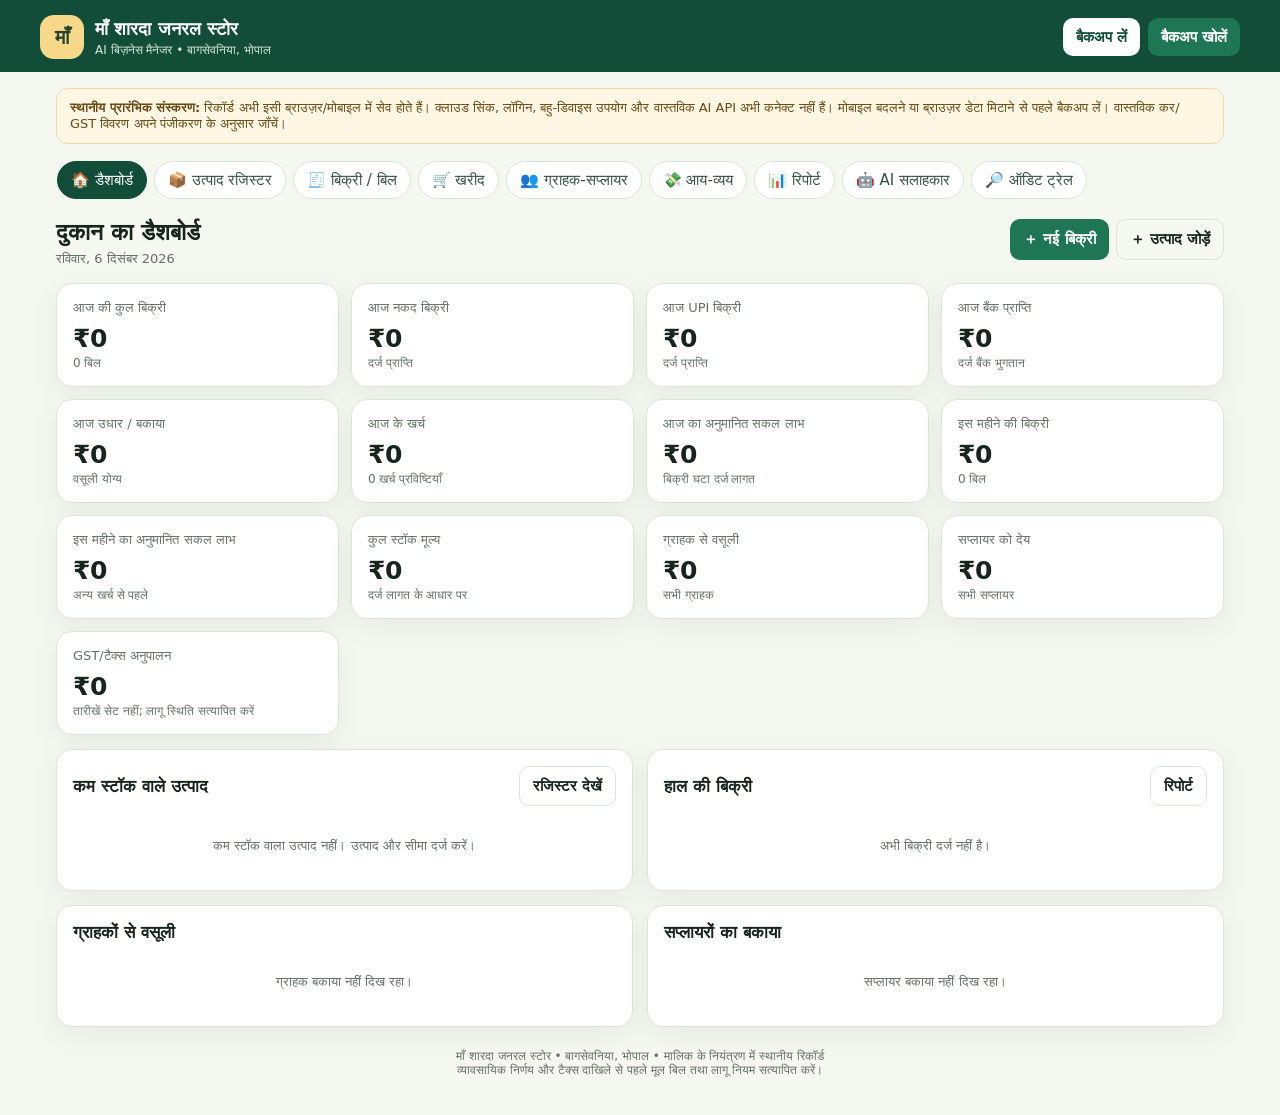
==== commit 1a0bd30c: "Add bank payments and correct invoice sale type" ====
--- a/ai-manager/index.html
+++ b/ai-manager/index.html
@@ -2,7 +2,7 @@
 <html lang="hi">
 <head>
 <meta charset="utf-8"><meta name="viewport" content="width=device-width,initial-scale=1,viewport-fit=cover">
-<meta name="theme-color" content="#124d39"><meta name="description" content="माँ शारदा जनरल स्टोर का मोबाइल-फ्रेंडली स्थानीय व्यवसाय प्रबंधन डैशबोर्ड">
+<meta name="theme-color" content="#124d39"><meta name="description" content="माँ शारदा जनरल स्टोर का मोबाइल-फ्रेंडली स्थानीय व्यवसाय प्रबंधन डैशबोर्ड"><link rel="manifest" href="./manifest.webmanifest">
 <title>माँ शारदा जनरल स्टोर — AI मैनेजर</title>
 <style>
 :root{--green:#124d39;--green2:#1e7654;--cream:#f5f7f1;--ink:#17251d;--muted:#637166;--line:#dce5dc;--white:#fff;--orange:#f0a43a;--red:#b83c3c;--shadow:0 8px 28px #173b2510}
@@ -42,7 +42,7 @@
 <div class="split"><div class="panel form-panel"><h3>नई बिक्री दर्ज करें</h3><form id="saleForm"><div class="formgrid">
 <div class="field full"><label>उत्पाद *</label><select name="productId" id="saleProduct" required></select></div><div class="field"><label>बिक्री प्रकार</label><select name="type"><option value="retail">फुटकर</option><option value="wholesale">होलसेल</option></select></div><div class="field"><label>मात्रा *</label><input name="qty" type="number" min="0.001" step="0.001" value="1" required></div>
 <div class="field"><label>प्रति इकाई मूल्य ₹ *</label><input name="price" id="salePrice" type="number" min="0" step="0.01" required></div><div class="field"><label>ग्राहक</label><select name="customerId" id="saleCustomer"></select></div>
-<div class="field"><label>भुगतान प्रकार</label><select name="paymentMode"><option value="cash">नकद</option><option value="upi">UPI</option><option value="credit">पूरा उधार</option><option value="partial">आंशिक भुगतान</option></select></div><div class="field"><label>अभी प्राप्त ₹</label><input name="paid" type="number" min="0" step="0.01" value="0"></div>
+<div class="field"><label>भुगतान प्रकार</label><select name="paymentMode"><option value="cash">नकद</option><option value="upi">UPI</option><option value="bank">बैंक</option><option value="credit">पूरा उधार</option><option value="partial">आंशिक भुगतान</option></select></div><div class="field"><label>अभी प्राप्त ₹</label><input name="paid" type="number" min="0" step="0.01" value="0"></div>
 <div class="field full"><label>नोट / बिल विवरण</label><input name="note" maxlength="200" placeholder="वैकल्पिक"></div>
 </div><p class="small" id="saleEstimate">उत्पाद चुनने पर अनुमान दिखेगा।</p><div class="form-actions"><button class="btn" type="submit">बिक्री सेव करें और बिल बनाएँ</button></div></form></div>
 <div class="panel"><h3>बिक्री रजिस्टर</h3><div class="field"><label>तारीख</label><input id="salesDate" type="date"></div><div id="salesList" class="list" style="margin-top:10px"></div></div></div>
@@ -52,7 +52,7 @@
 <div class="head"><div><h2>होलसेल खरीद प्रबंधन</h2><p>खरीद दर्ज होने पर स्टॉक और सप्लायर बकाया अपडेट होगा</p></div></div>
 <div class="split"><div class="panel form-panel"><h3>नई खरीद दर्ज करें</h3><form id="purchaseForm"><div class="formgrid">
 <div class="field full"><label>उत्पाद *</label><select name="productId" id="purchaseProduct" required></select></div><div class="field"><label>मात्रा *</label><input name="qty" type="number" min="0.001" step="0.001" value="1" required></div><div class="field"><label>प्रति इकाई लागत ₹ *</label><input name="cost" type="number" min="0" step="0.01" required></div>
-<div class="field"><label>सप्लायर</label><select name="supplierId" id="purchaseSupplier"></select></div><div class="field"><label>भुगतान प्रकार</label><select name="paymentMode"><option value="cash">नकद</option><option value="upi">UPI</option><option value="credit">उधार / बकाया</option><option value="partial">आंशिक भुगतान</option></select></div>
+<div class="field"><label>सप्लायर</label><select name="supplierId" id="purchaseSupplier"></select></div><div class="field"><label>भुगतान प्रकार</label><select name="paymentMode"><option value="cash">नकद</option><option value="upi">UPI</option><option value="bank">बैंक</option><option value="credit">उधार / बकाया</option><option value="partial">आंशिक भुगतान</option></select></div>
 <div class="field"><label>अभी भुगतान ₹</label><input name="paid" type="number" min="0" step="0.01" value="0"></div><div class="field"><label>सप्लायर बिल नंबर</label><input name="vendorBill" maxlength="80"></div>
 </div><div class="form-actions"><button class="btn" type="submit">खरीद सेव करें</button></div></form></div><div class="panel"><h3>खरीद रजिस्टर</h3><div id="purchasesList" class="list"></div></div></div>
 </section>
@@ -114,17 +114,17 @@
 function card(label,value,sub=''){return '<div class="card"><div class="metric-label">'+label+'</div><div class="metric">'+money(value)+'</div><div class="metric-sub">'+sub+'</div></div>'}
 function renderDashboard(){
  const s=salesToday(),m=new Date().toISOString().slice(0,7),ms=db.sales.filter(x=>x.date.startsWith(m)),ex=db.expenses.filter(x=>x.date===today()&&x.type==='expense');
- const cash=sum(s.filter(x=>x.paymentMode==='cash'),x=>num(x.paid));const upi=sum(s.filter(x=>x.paymentMode==='upi'),x=>num(x.paid));const credit=sum(s,paidDue);
+ const cash=sum(s.filter(x=>x.paymentMode==='cash'),x=>num(x.paid));const upi=sum(s.filter(x=>x.paymentMode==='upi'),x=>num(x.paid));const bank=sum(s.filter(x=>x.paymentMode==='bank'),x=>num(x.paid));const credit=sum(s,paidDue);
  const gross=sum(s,saleGross),monthGross=sum(ms,saleGross),stock=sum(db.products,p=>num(p.stock)*num(p.cost));
  document.getElementById('todayLabel').textContent=new Date().toLocaleDateString('hi-IN',{weekday:'long',year:'numeric',month:'long',day:'numeric'});
- document.getElementById('dashboardCards').innerHTML=card('आज की कुल बिक्री',totalSales(s),s.length+' बिल')+card('आज नकद बिक्री',cash,'दर्ज प्राप्ति')+card('आज UPI बिक्री',upi,'दर्ज प्राप्ति')+card('आज उधार / बकाया',credit,'वसूली योग्य')+card('आज के खर्च',sum(ex,x=>num(x.amount)),ex.length+' खर्च प्रविष्टियाँ')+card('आज का अनुमानित सकल लाभ',gross,'बिक्री घटा दर्ज लागत')+card('इस महीने की बिक्री',totalSales(ms),ms.length+' बिल')+card('इस महीने का अनुमानित सकल लाभ',monthGross,'अन्य खर्च से पहले')+card('कुल स्टॉक मूल्य',stock,'दर्ज लागत के आधार पर')+card('ग्राहक से वसूली',sum(db.customers,c=>Math.max(0,customerOutstanding(c.id))),'सभी ग्राहक')+card('सप्लायर को देय',sum(db.suppliers,s=>Math.max(0,supplierOutstanding(s.id))),'सभी सप्लायर')+card('GST/टैक्स अनुपालन','—','तारीखें सेट नहीं; लागू स्थिति सत्यापित करें');
+ document.getElementById('dashboardCards').innerHTML=card('आज की कुल बिक्री',totalSales(s),s.length+' बिल')+card('आज नकद बिक्री',cash,'दर्ज प्राप्ति')+card('आज UPI बिक्री',upi,'दर्ज प्राप्ति')+card('आज बैंक प्राप्ति',bank,'दर्ज बैंक भुगतान')+card('आज उधार / बकाया',credit,'वसूली योग्य')+card('आज के खर्च',sum(ex,x=>num(x.amount)),ex.length+' खर्च प्रविष्टियाँ')+card('आज का अनुमानित सकल लाभ',gross,'बिक्री घटा दर्ज लागत')+card('इस महीने की बिक्री',totalSales(ms),ms.length+' बिल')+card('इस महीने का अनुमानित सकल लाभ',monthGross,'अन्य खर्च से पहले')+card('कुल स्टॉक मूल्य',stock,'दर्ज लागत के आधार पर')+card('ग्राहक से वसूली',sum(db.customers,c=>Math.max(0,customerOutstanding(c.id))),'सभी ग्राहक')+card('सप्लायर को देय',sum(db.suppliers,s=>Math.max(0,supplierOutstanding(s.id))),'सभी सप्लायर')+card('GST/टैक्स अनुपालन','—','तारीखें सेट नहीं; लागू स्थिति सत्यापित करें');
  const lows=db.products.filter(p=>num(p.stock)<=num(p.minStock));
  document.getElementById('lowStock').innerHTML=lows.length?lows.slice(0,8).map(p=>'<div class="listrow"><div><strong>'+safe(p.name)+'</strong><br><span>'+safe(p.id)+' · सीमा '+num(p.minStock)+'</span></div><span class="pill low">स्टॉक '+num(p.stock)+' '+safe(p.unit)+'</span></div>').join(''):'<div class="empty">कम स्टॉक वाला उत्पाद नहीं। उत्पाद और सीमा दर्ज करें।</div>';
  document.getElementById('recentSales').innerHTML=db.sales.slice(0,6).map(saleRow).join('')||'<div class="empty">अभी बिक्री दर्ज नहीं है।</div>';
  document.getElementById('customerDue').innerHTML=db.customers.filter(c=>customerOutstanding(c.id)>0).slice(0,6).map(c=>'<div class="listrow"><div><strong>'+safe(c.name)+'</strong><br><span>'+safe(c.phone||'मोबाइल नहीं')+'</span></div><strong>'+money(customerOutstanding(c.id))+'</strong></div>').join('')||'<div class="empty">ग्राहक बकाया नहीं दिख रहा।</div>';
  document.getElementById('supplierDue').innerHTML=db.suppliers.filter(s=>supplierOutstanding(s.id)>0).slice(0,6).map(s=>'<div class="listrow"><div><strong>'+safe(s.name)+'</strong><br><span>'+safe(s.phone||'मोबाइल नहीं')+'</span></div><strong>'+money(supplierOutstanding(s.id))+'</strong></div>').join('')||'<div class="empty">सप्लायर बकाया नहीं दिख रहा।</div>';
 }
-function saleRow(s){return '<div class="listrow"><div><strong>'+safe(s.billNo)+'</strong><br><span>'+dateText(s.date)+' · '+safe(s.productName)+'</span></div><div style="text-align:right"><strong>'+money(s.total)+'</strong><br><span>'+safe({cash:'नकद',upi:'UPI',credit:'उधार',partial:'आंशिक'}[s.paymentMode]||s.paymentMode)+'</span></div></div>'}
+function saleRow(s){return '<div class="listrow"><div><strong>'+safe(s.billNo)+'</strong><br><span>'+dateText(s.date)+' · '+safe(s.productName)+'</span></div><div style="text-align:right"><strong>'+money(s.total)+'</strong><br><span>'+safe({cash:'नकद',upi:'UPI',bank:'बैंक',credit:'उधार',partial:'आंशिक'}[s.paymentMode]||s.paymentMode)+'</span></div></div>'}
 function renderProducts(){
  const term=(document.getElementById('productSearch').value||'').toLowerCase(),filter=document.getElementById('stockFilter').value;
  const list=db.products.filter(p=>(!term||(p.name+' '+p.id+' '+p.category).toLowerCase().includes(term))&&(filter==='all'||(filter==='low'?num(p.stock)<=num(p.minStock):num(p.stock)>0)));
@@ -145,8 +145,8 @@
 document.querySelector('#saleForm [name=type]').addEventListener('change',()=>{const p=product(document.getElementById('saleProduct').value);if(p)document.getElementById('salePrice').value=document.querySelector('#saleForm [name=type]').value==='wholesale'?p.wholesale:p.retail;estimateSale()});
 ['qty','price','paid','paymentMode'].forEach(n=>document.querySelector('#saleForm [name='+n+']').addEventListener('input',estimateSale));
 function estimateSale(){const p=product(document.getElementById('saleProduct').value),q=num(document.querySelector('#saleForm [name=qty]').value),price=num(document.getElementById('salePrice').value);document.getElementById('saleEstimate').textContent=p?'कुल '+money(q*price)+' • अनुमानित सकल लाभ '+money(q*(price-num(p.cost)))+' • उपलब्ध स्टॉक '+p.stock:'उत्पाद चुनने पर अनुमान दिखेगा।'}
-document.getElementById('saleForm').addEventListener('submit',e=>{e.preventDefault();const f=new FormData(e.currentTarget),p=product(f.get('productId')),qty=num(f.get('qty')),price=num(f.get('price')),total=qty*price,paid=num(f.get('paid')),mode=f.get('paymentMode');if(!p)return toast('पहले उत्पाद जोड़ें।');if(qty>num(p.stock))return toast('स्टॉक कम है। उपलब्ध: '+p.stock);if(paid>total)return toast('प्राप्त राशि बिल से अधिक नहीं हो सकती।');if(mode==='cash'||mode==='upi'){if(paid===0)f.set('paid',String(total));}if(mode==='credit')f.set('paid','0');const finalPaid=num(f.get('paid'));if(finalPaid>total)return toast('प्राप्त राशि बिल से अधिक है।');const s={id:id('SALE',db.sales),billNo:'MSGS-BILL-'+String(db.sales.length+1).padStart(5,'0'),date:today(),createdAt:new Date().toISOString(),productId:p.id,productName:p.name,qty,unit:p.unit,price,total,paid:finalPaid,due:total-finalPaid,costTotal:qty*num(p.cost),paymentMode:mode,customerId:f.get('customerId'),customerName:customer(f.get('customerId'))?.name||'सामान्य ग्राहक',note:f.get('note')||'',gstRate:num(p.gst),gstAmount:total*num(p.gst)/(100+num(p.gst))};p.stock-=qty;db.sales.unshift(s);log('SALE_CREATED',s.id,'बिल '+s.billNo+'; '+p.name+' × '+qty+'; कुल '+total+'; प्राप्त '+finalPaid+'; बकाया '+(total-finalPaid));persist();e.currentTarget.reset();document.querySelector('#saleForm [name=qty]').value=1;document.querySelector('#saleForm [name=paid]').value=0;document.getElementById('saleEstimate').textContent='बिक्री दर्ज हुई।';renderProducts();renderSales();renderDashboard();showInvoice(s);toast('बिक्री दर्ज हुई: '+s.billNo)});
-function showInvoice(s){const el=document.getElementById('invoicePrint');el.classList.remove('hidden');el.innerHTML='<div class="print-only"><h2>'+safe(db.settings.shop)+'</h2><p>'+safe(db.settings.location)+' · '+safe(db.settings.phone)+'</p><hr></div><div class="panel-head"><h3>बिल '+safe(s.billNo)+'</h3><button class="btn outline no-print" onclick="window.print()">बिल प्रिंट / PDF</button></div><div class="listrow"><span>तारीख</span><strong>'+dateText(s.date)+'</strong></div><div class="listrow"><span>ग्राहक</span><strong>'+safe(s.customerName)+'</strong></div><div class="listrow"><span>उत्पाद</span><strong>'+safe(s.productName)+' × '+s.qty+' '+safe(s.unit)+'</strong></div><div class="listrow"><span>प्रकार</span><strong>'+(s.paymentMode==='wholesale'?'होलसेल':'बिक्री')+'</strong></div><div class="listrow"><span>कुल राशि</span><strong>'+money(s.total)+'</strong></div><div class="listrow"><span>भुगतान प्राप्त</span><strong>'+money(s.paid)+'</strong></div><div class="listrow"><span>बकाया</span><strong>'+money(s.total-s.paid)+'</strong></div><p class="small">GST दर/राशि उत्पाद के दर्ज प्रतिशत पर आधारित संकेतक है; वास्तविक टैक्स इनवॉइस जारी करने से पहले पंजीकरण और लागू नियमों की पुष्टि करें।</p>'}
+document.getElementById('saleForm').addEventListener('submit',e=>{e.preventDefault();const f=new FormData(e.currentTarget),p=product(f.get('productId')),qty=num(f.get('qty')),price=num(f.get('price')),total=qty*price,paid=num(f.get('paid')),mode=f.get('paymentMode');if(!p)return toast('पहले उत्पाद जोड़ें।');if(qty>num(p.stock))return toast('स्टॉक कम है। उपलब्ध: '+p.stock);if(paid>total)return toast('प्राप्त राशि बिल से अधिक नहीं हो सकती।');if(mode==='cash'||mode==='upi'||mode==='bank'){if(paid===0)f.set('paid',String(total));}if(mode==='credit')f.set('paid','0');const finalPaid=num(f.get('paid'));if(finalPaid>total)return toast('प्राप्त राशि बिल से अधिक है।');const s={id:id('SALE',db.sales),billNo:'MSGS-BILL-'+String(db.sales.length+1).padStart(5,'0'),date:today(),createdAt:new Date().toISOString(),productId:p.id,productName:p.name,type:f.get('type'),qty,unit:p.unit,price,total,paid:finalPaid,due:total-finalPaid,costTotal:qty*num(p.cost),paymentMode:mode,customerId:f.get('customerId'),customerName:customer(f.get('customerId'))?.name||'सामान्य ग्राहक',note:f.get('note')||'',gstRate:num(p.gst),gstAmount:total*num(p.gst)/(100+num(p.gst))};p.stock-=qty;db.sales.unshift(s);log('SALE_CREATED',s.id,'बिल '+s.billNo+'; '+p.name+' × '+qty+'; कुल '+total+'; प्राप्त '+finalPaid+'; बकाया '+(total-finalPaid));persist();e.currentTarget.reset();document.querySelector('#saleForm [name=qty]').value=1;document.querySelector('#saleForm [name=paid]').value=0;document.getElementById('saleEstimate').textContent='बिक्री दर्ज हुई।';renderProducts();renderSales();renderDashboard();showInvoice(s);toast('बिक्री दर्ज हुई: '+s.billNo)});
+function showInvoice(s){const el=document.getElementById('invoicePrint');el.classList.remove('hidden');el.innerHTML='<div class="print-only"><h2>'+safe(db.settings.shop)+'</h2><p>'+safe(db.settings.location)+' · '+safe(db.settings.phone)+'</p><hr></div><div class="panel-head"><h3>बिल '+safe(s.billNo)+'</h3><button class="btn outline no-print" onclick="window.print()">बिल प्रिंट / PDF</button></div><div class="listrow"><span>तारीख</span><strong>'+dateText(s.date)+'</strong></div><div class="listrow"><span>ग्राहक</span><strong>'+safe(s.customerName)+'</strong></div><div class="listrow"><span>उत्पाद</span><strong>'+safe(s.productName)+' × '+s.qty+' '+safe(s.unit)+'</strong></div><div class="listrow"><span>प्रकार</span><strong>'+(s.type==='wholesale'?'होलसेल':'फुटकर')+'</strong></div><div class="listrow"><span>कुल राशि</span><strong>'+money(s.total)+'</strong></div><div class="listrow"><span>भुगतान प्राप्त</span><strong>'+money(s.paid)+'</strong></div><div class="listrow"><span>बकाया</span><strong>'+money(s.total-s.paid)+'</strong></div><p class="small">GST दर/राशि उत्पाद के दर्ज प्रतिशत पर आधारित संकेतक है; वास्तविक टैक्स इनवॉइस जारी करने से पहले पंजीकरण और लागू नियमों की पुष्टि करें।</p>'}
 function renderSales(){fillSelects();const d=document.getElementById('salesDate').value||today();document.getElementById('salesList').innerHTML=db.sales.filter(s=>s.date===d).map(s=>saleRow(s)+'<div class="actions"><button class="btn outline" data-bill="'+safe(s.id)+'">बिल देखें / प्रिंट</button></div>').join('')||'<div class="empty">इस तारीख की बिक्री नहीं।</div>';document.querySelectorAll('[data-bill]').forEach(b=>b.onclick=()=>showInvoice(db.sales.find(s=>s.id===b.dataset.bill)))}
 document.getElementById('salesDate').value=today();document.getElementById('salesDate').addEventListener('change',renderSales);
 document.getElementById('purchaseForm').addEventListener('submit',e=>{e.preventDefault();const f=new FormData(e.currentTarget),p=product(f.get('productId')),qty=num(f.get('qty')),cost=num(f.get('cost')),total=qty*cost,paid=num(f.get('paid')),mode=f.get('paymentMode');if(!p)return toast('पहले उत्पाद जोड़ें।');if(paid>total)return toast('भुगतान कुल खरीद से अधिक नहीं हो सकता।');const actualPaid=mode==='credit'?0:(mode==='cash'||mode==='upi')&&paid===0?total:paid;if(actualPaid>total)return toast('भुगतान राशि जाँचें।');const oldStock=num(p.stock),oldCost=num(p.cost);p.cost=(oldStock+qty)>0?((oldStock*oldCost)+(qty*cost))/(oldStock+qty):cost;p.stock+=qty;const x={id:id('PUR',db.purchases),date:today(),createdAt:new Date().toISOString(),productId:p.id,productName:p.name,qty,cost,total,paid:actualPaid,supplierId:f.get('supplierId'),supplierName:supplier(f.get('supplierId'))?.name||'सप्लायर निर्दिष्ट नहीं',paymentMode:mode,vendorBill:f.get('vendorBill')||''};db.purchases.unshift(x);log('PURCHASE_CREATED',x.id,'खरीद '+p.name+' × '+qty+'; कुल '+total+'; भुगतान '+actualPaid);persist();e.currentTarget.reset();document.querySelector('#purchaseForm [name=qty]').value=1;document.querySelector('#purchaseForm [name=paid]').value=0;renderPurchases();renderProducts();renderDashboard();toast('खरीद और स्टॉक अपडेट हुए')});
@@ -177,4 +177,5 @@
 renderAll();
 })();
 </script>
+<script>if('serviceWorker' in navigator && location.protocol.startsWith('http')){window.addEventListener('load',()=>navigator.serviceWorker.register('./sw.js').catch(()=>{}));}</script>
 </body></html>
